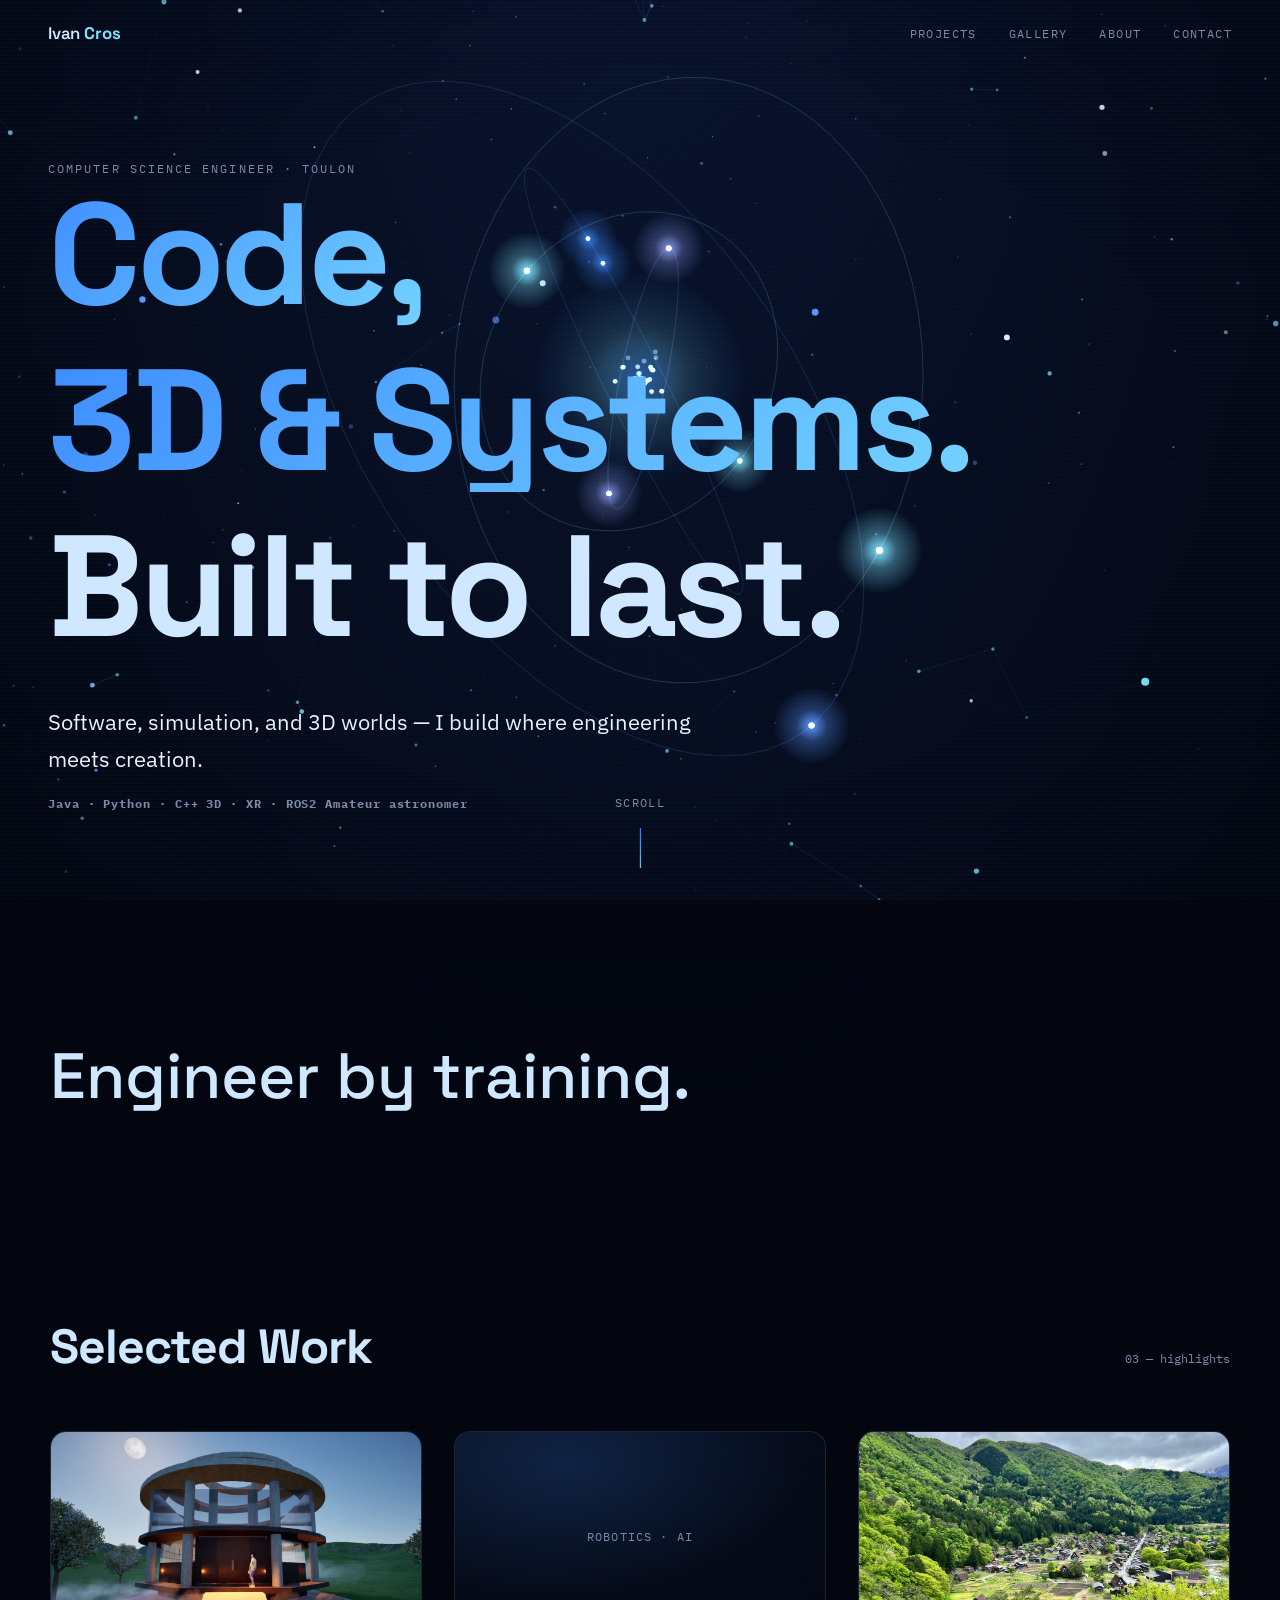
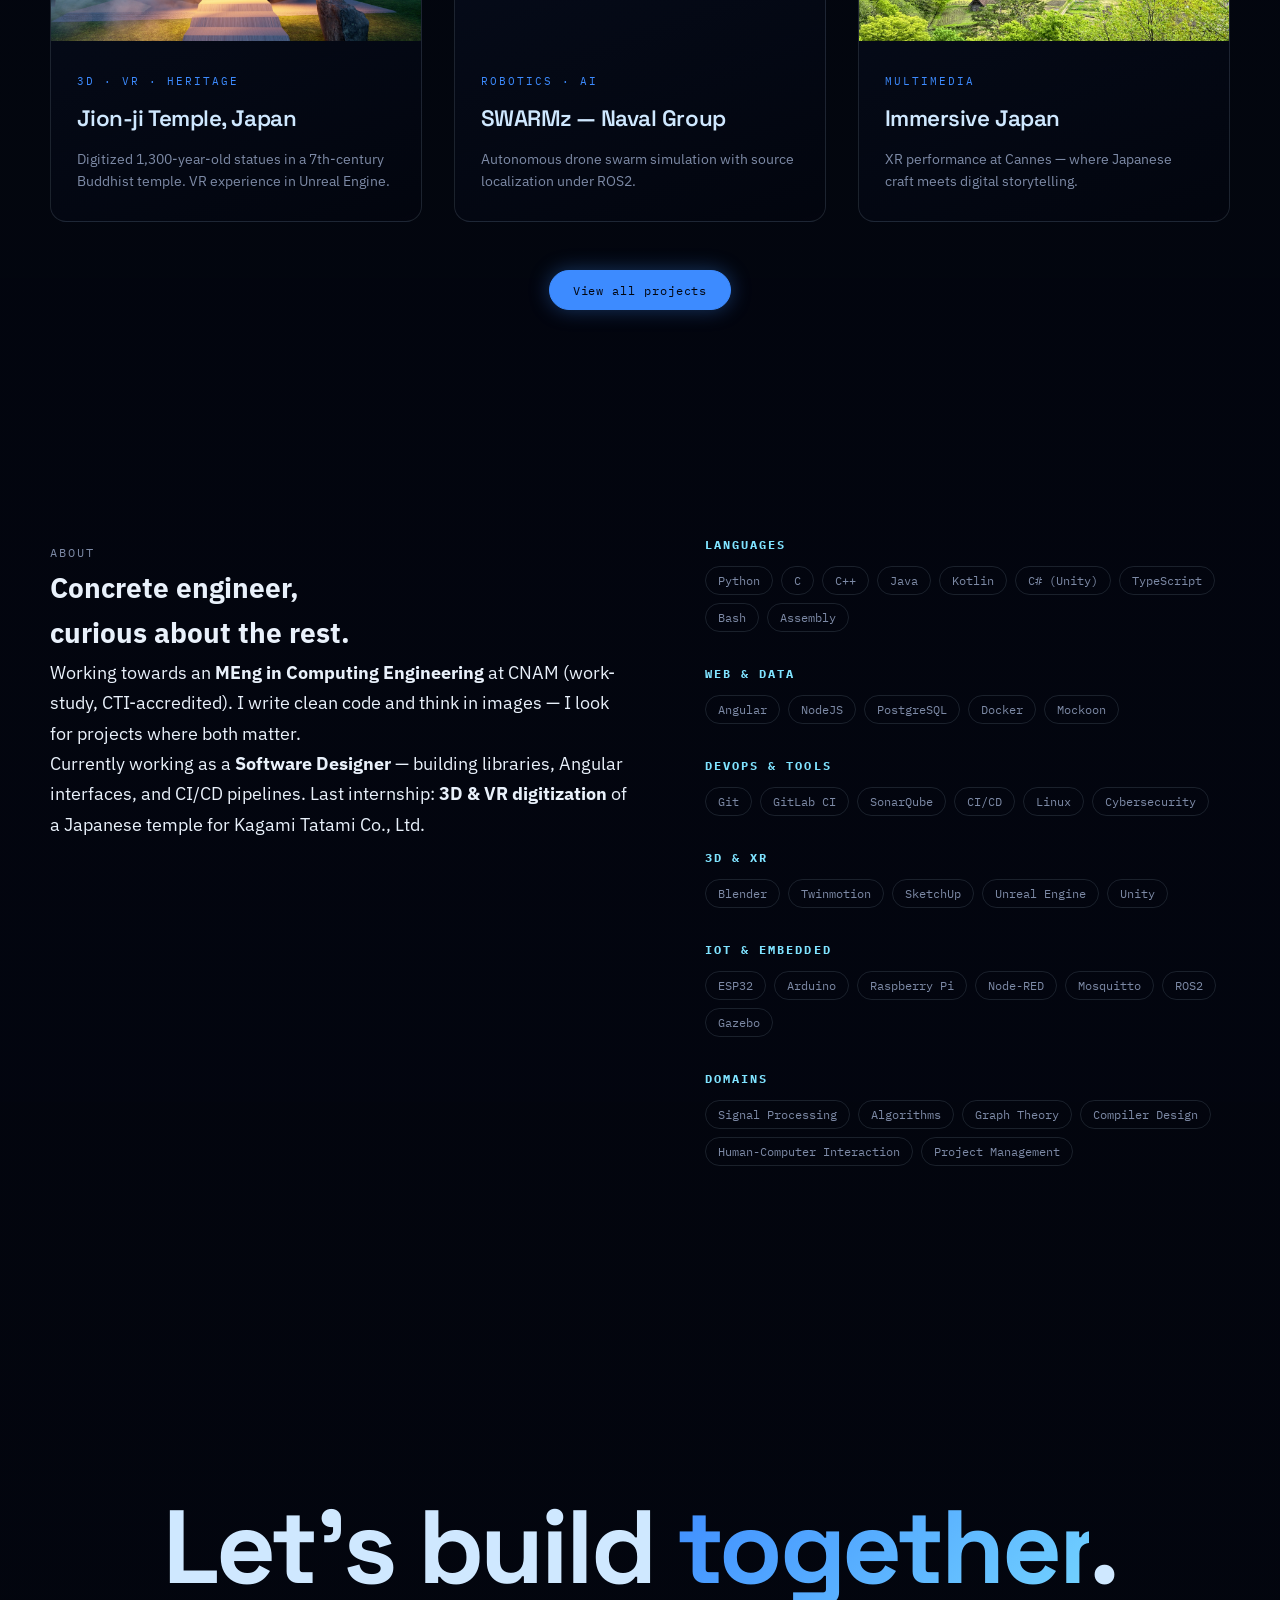
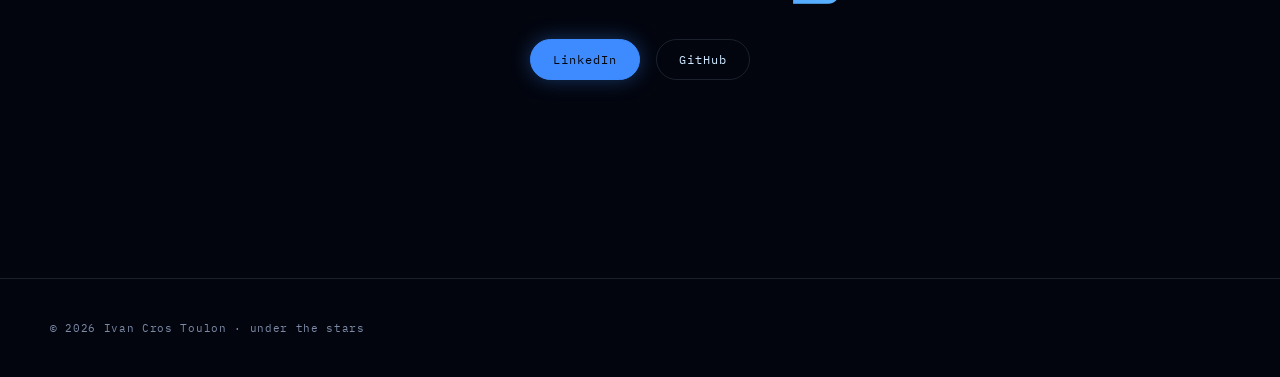
==== index.html @ 27ad5302 "Initial portfolio" ====
<!DOCTYPE html>
<html lang="en">
<head>
  <meta charset="UTF-8" />
  <meta name="viewport" content="width=device-width, initial-scale=1.0" />
  <title>Ivan Cros — Engineer & Creator</title>
  <meta name="description" content="Ivan Cros — Computer Science Engineer. Code, 3D & systems. Building at the intersection of software and creation." />
  <link rel="icon" href="favicon.svg" type="image/svg+xml" />
  <link rel="preconnect" href="https://fonts.googleapis.com" />
  <link rel="preconnect" href="https://fonts.gstatic.com" crossorigin />
  <link href="https://fonts.googleapis.com/css2?family=Space+Grotesk:wght@400;500;600;700&family=IBM+Plex+Sans:wght@300;400;500;600&family=IBM+Plex+Mono:wght@400;500&display=swap" rel="stylesheet" />
  <link rel="stylesheet" href="assets/css/pages/home.css" />
</head>
<body>

<canvas id="cosmos"></canvas>
<div class="holo-overlay"></div>
<div id="progress"></div>

<nav id="nav">
  <div class="brand">Ivan <b>Cros</b></div>
  <div class="nav-links" id="nav-links">
    <a href="projects.html">Projects</a>
    <a href="gallery.html">Gallery</a>
    <a href="#about">About</a>
    <a href="#contact">Contact</a>
  </div>
  <button class="nav-toggle" id="nav-toggle" aria-label="Toggle menu" aria-expanded="false">
    <span></span><span></span><span></span>
  </button>
</nav>

<div class="page">

  <!-- HERO -->
  <header class="hero">
    <div class="hero-inner">
      <span class="eyebrow reveal-up in">Computer Science Engineer · Toulon</span>
      <h1>
        <span class="line"><span class="reveal"><span class="holo-text">Code,</span></span></span>
        <span class="line"><span class="reveal"><span class="holo-text">3D & Systems.</span></span></span>
        <span class="line"><span class="reveal">Built to last.</span></span>
      </h1>
      <p class="lead reveal-up">Software, simulation, and 3D worlds — I build where engineering meets creation.</p>
      <div class="meta reveal-up d1">
        <span><b>Java · Python · C++</b></span>
        <span><b>3D · XR · ROS2</b></span>
        <span><b>Amateur astronomer</b></span>
      </div>
    </div>
    <div class="scroll-cue"><span>Scroll</span><span class="bar"></span></div>
  </header>

  <div class="panel">

  <!-- MANIFESTO -->
  <section class="manifesto">
    <div class="wrap">
      <p data-split>Engineer by training. <span class="hi">Creator by instinct.</span></p>
    </div>
  </section>

  <!-- PROJECT TEASERS -->
  <section class="teasers" id="work">
    <div class="wrap">
      <div class="section-head reveal-up">
        <h2>Selected Work</h2>
        <span class="count">03 — highlights</span>
      </div>
      <div id="teasers-mount" class="teasers-grid"></div>
      <div class="teasers-cta reveal-up">
        <a href="projects.html" class="btn btn--primary">View all projects</a>
      </div>
    </div>
  </section>

  <!-- ABOUT -->
  <section class="about" id="about">
    <div class="wrap about-grid">
      <div class="reveal-up">
        <span class="eyebrow">About</span>
        <h2>Concrete engineer,<br>curious about the rest.</h2>
        <p>Working towards an <strong>MEng in Computing Engineering</strong> at CNAM (work-study, CTI-accredited). I write clean code and think in images — I look for projects where both matter.</p>
        <p>Currently working as a <strong>Software Designer</strong> — building libraries, Angular interfaces, and CI/CD pipelines. Last internship: <strong>3D & VR digitization</strong> of a Japanese temple for Kagami Tatami Co., Ltd.</p>
      </div>
      <div class="reveal-up d1">
        <div class="skill-block">
          <h4>Languages</h4>
          <div class="row"><span>Python</span><span>C</span><span>C++</span><span>Java</span><span>Kotlin</span><span>C# (Unity)</span><span>TypeScript</span><span>Bash</span><span>Assembly</span></div>
        </div>
        <div class="skill-block">
          <h4>Web & Data</h4>
          <div class="row"><span>Angular</span><span>NodeJS</span><span>PostgreSQL</span><span>Docker</span><span>Mockoon</span></div>
        </div>
        <div class="skill-block">
          <h4>DevOps & Tools</h4>
          <div class="row"><span>Git</span><span>GitLab CI</span><span>SonarQube</span><span>CI/CD</span><span>Linux</span><span>Cybersecurity</span></div>
        </div>
        <div class="skill-block">
          <h4>3D & XR</h4>
          <div class="row"><span>Blender</span><span>Twinmotion</span><span>SketchUp</span><span>Unreal Engine</span><span>Unity</span></div>
        </div>
        <div class="skill-block">
          <h4>IoT & Embedded</h4>
          <div class="row"><span>ESP32</span><span>Arduino</span><span>Raspberry Pi</span><span>Node-RED</span><span>Mosquitto</span><span>ROS2</span><span>Gazebo</span></div>
        </div>
        <div class="skill-block">
          <h4>Domains</h4>
          <div class="row"><span>Signal Processing</span><span>Algorithms</span><span>Graph Theory</span><span>Compiler Design</span><span>Human-Computer Interaction</span><span>Project Management</span></div>
        </div>
      </div>
    </div>
  </section>

  <!-- CONTACT -->
  <section class="contact" id="contact">
    <div class="wrap">
      <div class="reveal-up">
        <h2>Let's build <span class="holo-text">together</span>.</h2>
        <div class="links">
          <a href="https://www.linkedin.com/in/ivan-cros" target="_blank" rel="noopener" class="primary">LinkedIn</a>
          <a href="https://github.com/iDevelopp" target="_blank" rel="noopener">GitHub</a>
        </div>
      </div>
    </div>
  </section>

  <footer>
    <div class="wrap">
      <span>© <span id="year"></span> Ivan Cros</span>
      <span>Toulon · under the stars</span>
    </div>
  </footer>

  </div>
</div>

<script type="module" src="assets/js/controllers/home.js"></script>
</body>
</html>
---- assets/css/pages/home.css ----
/* ============================================================
   HOME PAGE — overrides and home-specific styles
   ============================================================ */
@import '../components.css';

/* Manifesto strong / .hi → cyan accent */
.manifesto p strong,
.manifesto p .hi {
  color: var(--cyan);
  font-weight: 700;
}

/* Hero accent: blue is dominant on home */
.hero h1 .accent {
  color: var(--blue);
}

/* Projects section wrapper */
.projects-section {
  padding: var(--section-y) 0;
}
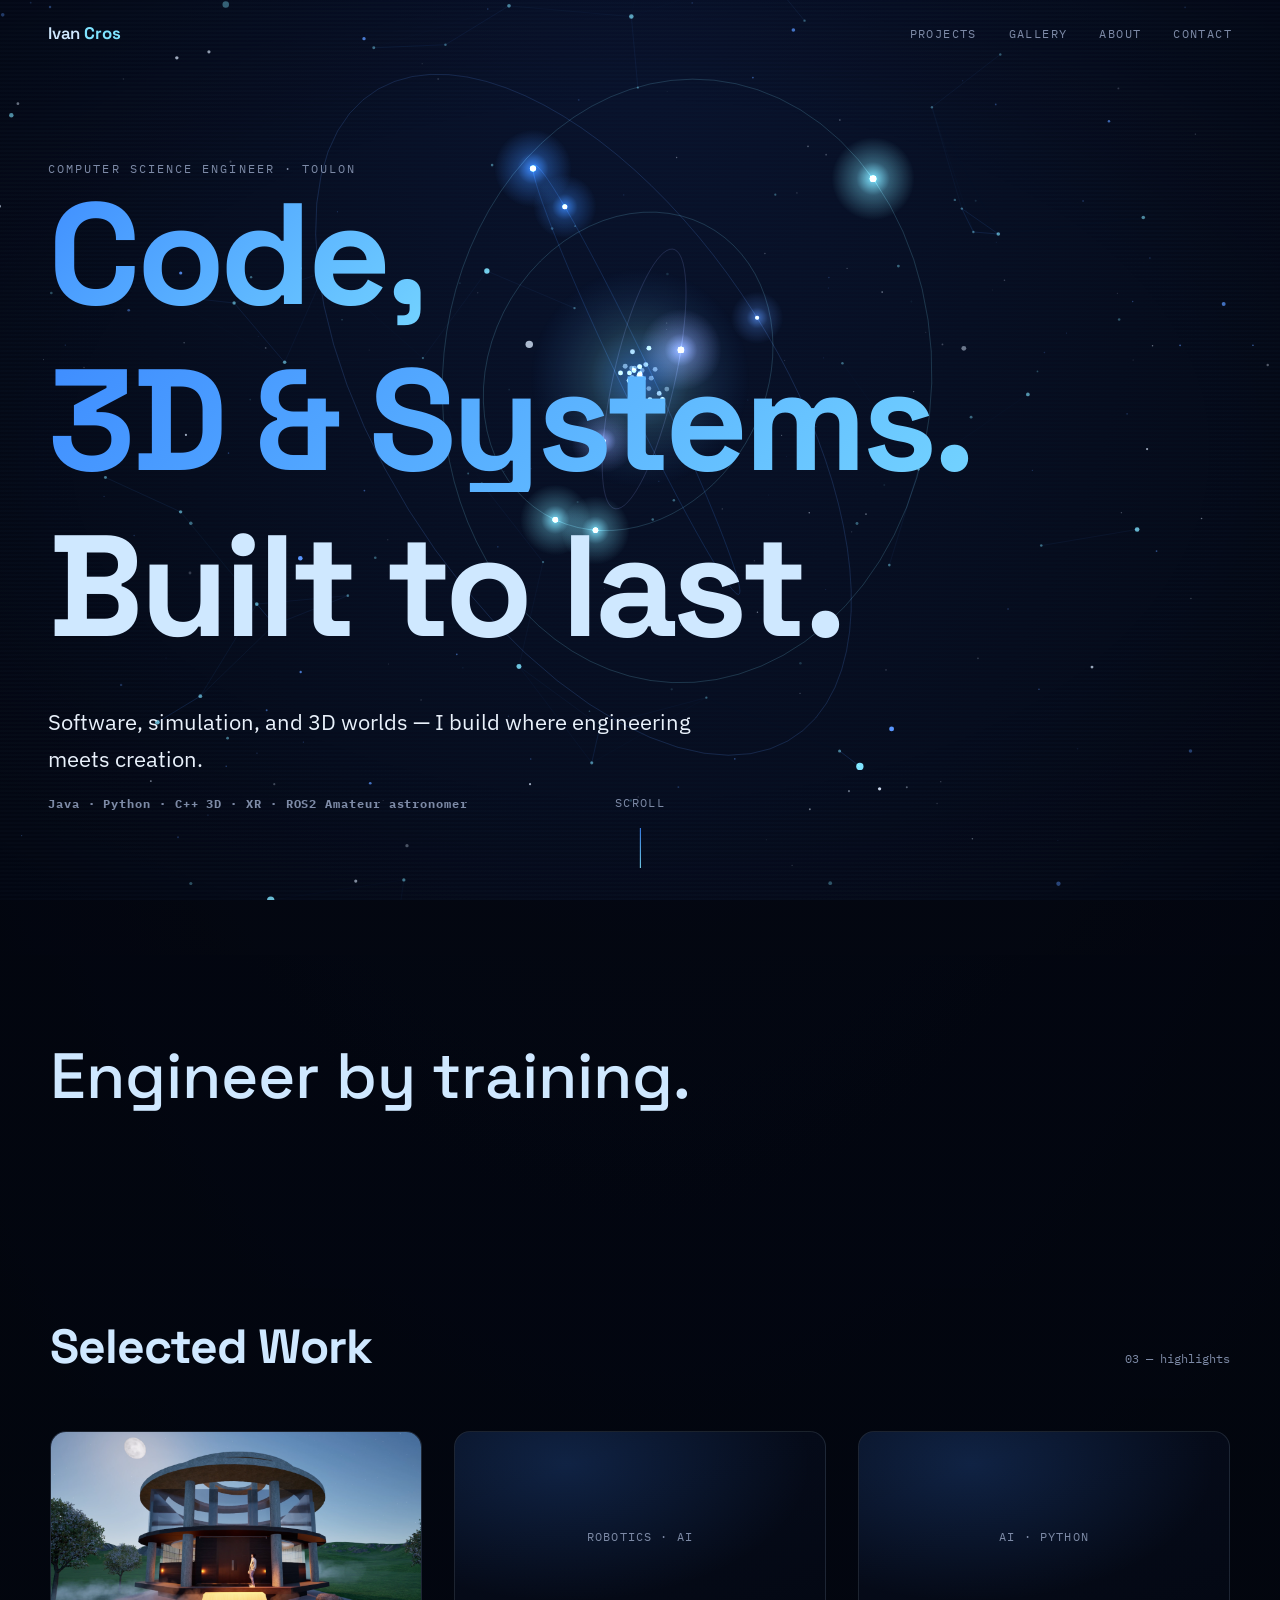
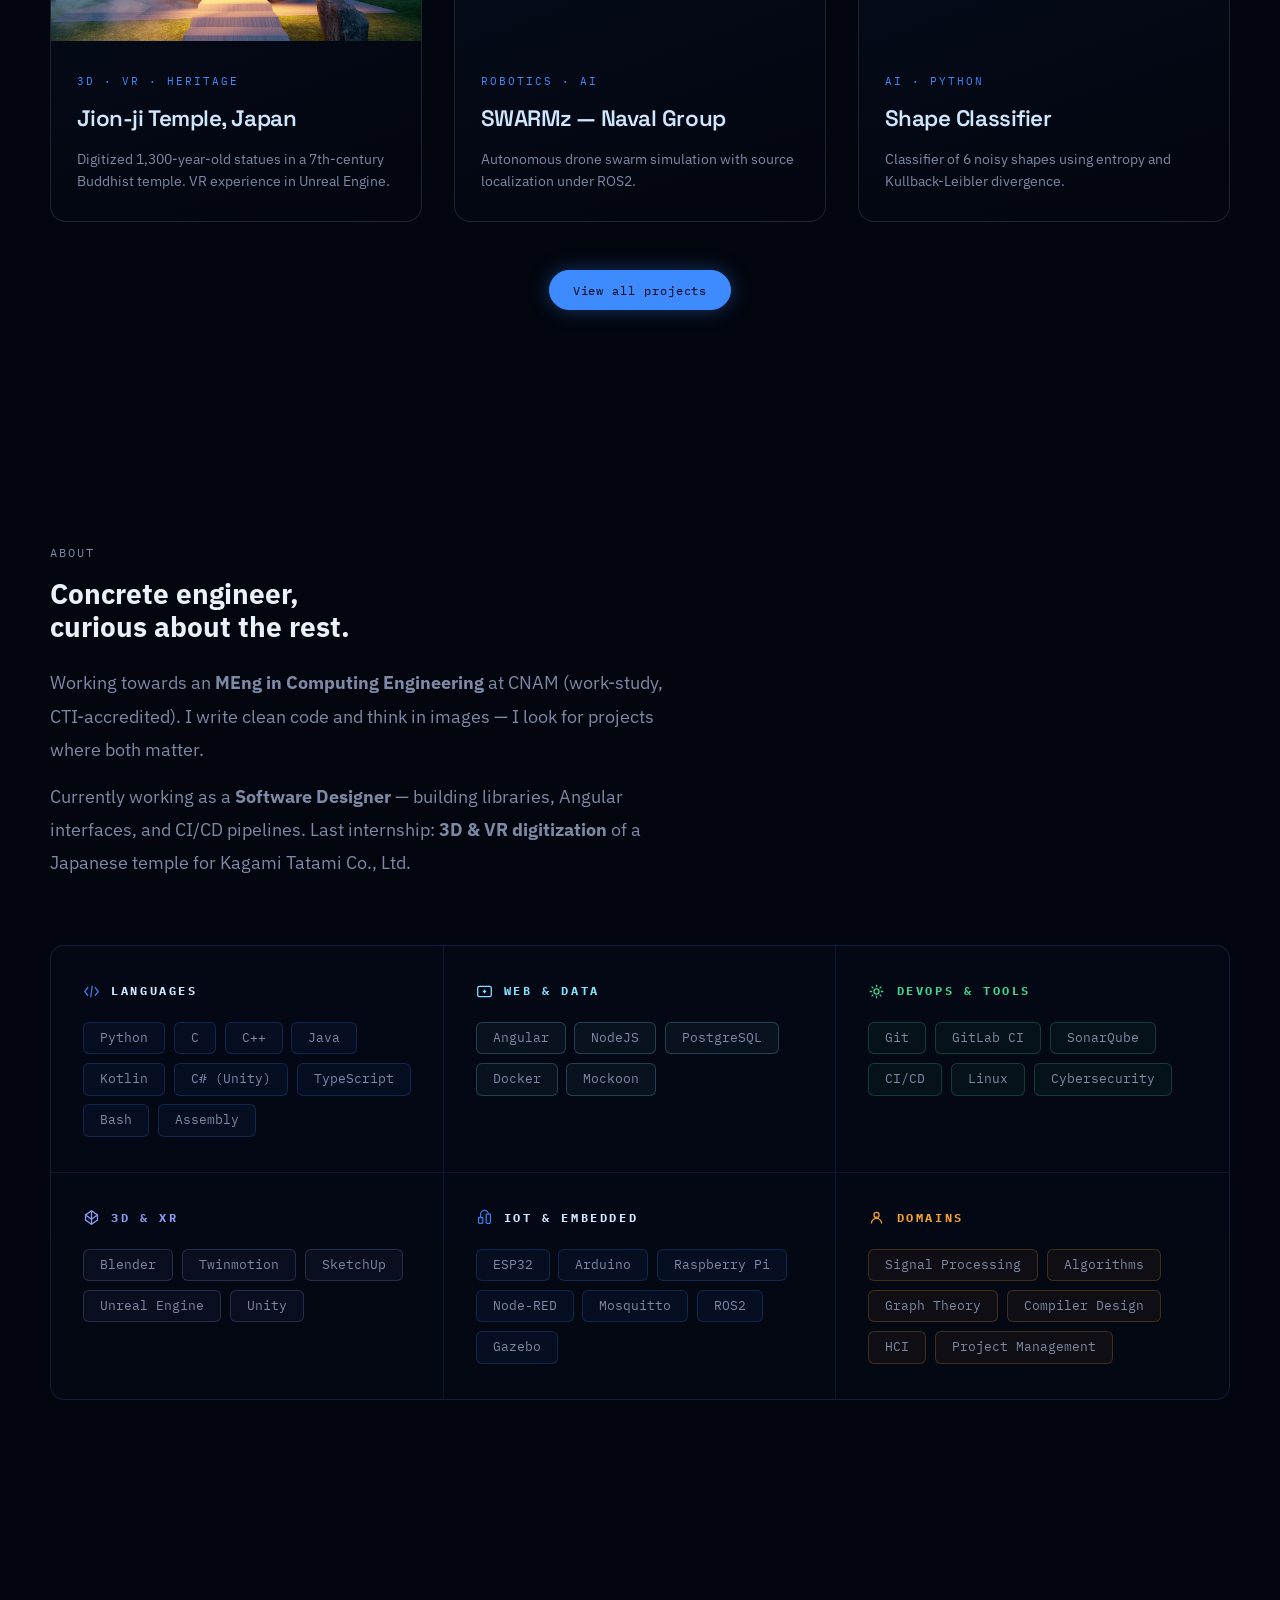
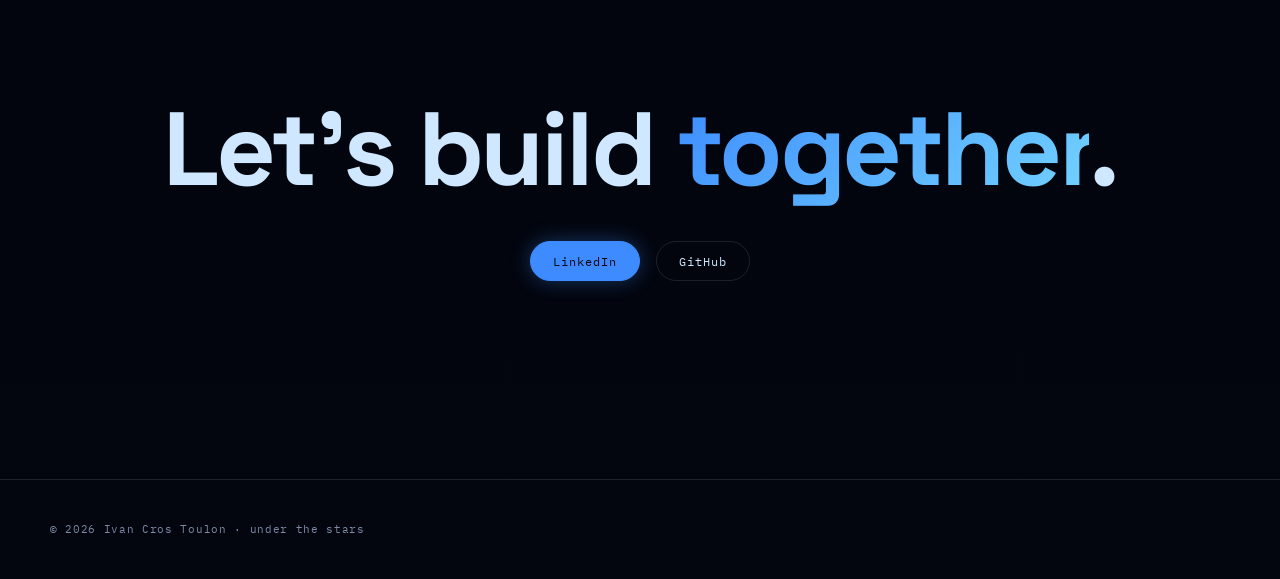
==== commit 7f3700ba: "Restructure projects: categories + dev projects + GitHub links" ====
--- a/index.html
+++ b/index.html
@@ -76,37 +76,55 @@
 
   <!-- ABOUT -->
   <section class="about" id="about">
-    <div class="wrap about-grid">
-      <div class="reveal-up">
+    <div class="wrap">
+      <div class="about-header">
         <span class="eyebrow">About</span>
         <h2>Concrete engineer,<br>curious about the rest.</h2>
         <p>Working towards an <strong>MEng in Computing Engineering</strong> at CNAM (work-study, CTI-accredited). I write clean code and think in images — I look for projects where both matter.</p>
         <p>Currently working as a <strong>Software Designer</strong> — building libraries, Angular interfaces, and CI/CD pipelines. Last internship: <strong>3D & VR digitization</strong> of a Japanese temple for Kagami Tatami Co., Ltd.</p>
       </div>
-      <div class="reveal-up d1">
+      <div class="skill-grid reveal-up d1">
         <div class="skill-block">
-          <h4>Languages</h4>
+          <div class="skill-block-head">
+            <svg viewBox="0 0 20 20" fill="none" stroke="currentColor" stroke-width="1.5" aria-hidden="true"><path d="M6 5L2 10l4 5M14 5l4 5-4 5M11 3l-2 14"/></svg>
+            <h4>Languages</h4>
+          </div>
           <div class="row"><span>Python</span><span>C</span><span>C++</span><span>Java</span><span>Kotlin</span><span>C# (Unity)</span><span>TypeScript</span><span>Bash</span><span>Assembly</span></div>
         </div>
-        <div class="skill-block">
-          <h4>Web & Data</h4>
+        <div class="skill-block" data-accent="cyan">
+          <div class="skill-block-head">
+            <svg viewBox="0 0 20 20" fill="none" stroke="currentColor" stroke-width="1.5" aria-hidden="true"><rect x="2" y="4" width="16" height="12" rx="2"/><path d="M8 10h4M10 8v4"/></svg>
+            <h4>Web & Data</h4>
+          </div>
           <div class="row"><span>Angular</span><span>NodeJS</span><span>PostgreSQL</span><span>Docker</span><span>Mockoon</span></div>
         </div>
-        <div class="skill-block">
-          <h4>DevOps & Tools</h4>
+        <div class="skill-block" data-accent="green">
+          <div class="skill-block-head">
+            <svg viewBox="0 0 20 20" fill="none" stroke="currentColor" stroke-width="1.5" aria-hidden="true"><circle cx="10" cy="10" r="3"/><path d="M10 2v3M10 15v3M2 10h3M15 10h3M4.22 4.22l2.12 2.12M13.66 13.66l2.12 2.12M4.22 15.78l2.12-2.12M13.66 6.34l2.12-2.12"/></svg>
+            <h4>DevOps & Tools</h4>
+          </div>
           <div class="row"><span>Git</span><span>GitLab CI</span><span>SonarQube</span><span>CI/CD</span><span>Linux</span><span>Cybersecurity</span></div>
         </div>
-        <div class="skill-block">
-          <h4>3D & XR</h4>
+        <div class="skill-block" data-accent="violet">
+          <div class="skill-block-head">
+            <svg viewBox="0 0 20 20" fill="none" stroke="currentColor" stroke-width="1.5" aria-hidden="true"><path d="M10 2L3 7v6l7 5 7-5V7L10 2z"/><path d="M10 2v16M3 7l7 5 7-5"/></svg>
+            <h4>3D & XR</h4>
+          </div>
           <div class="row"><span>Blender</span><span>Twinmotion</span><span>SketchUp</span><span>Unreal Engine</span><span>Unity</span></div>
         </div>
         <div class="skill-block">
-          <h4>IoT & Embedded</h4>
+          <div class="skill-block-head">
+            <svg viewBox="0 0 20 20" fill="none" stroke="currentColor" stroke-width="1.5" aria-hidden="true"><rect x="3" y="10" width="5" height="7" rx="1"/><rect x="12" y="6" width="5" height="11" rx="1"/><path d="M5.5 10V6a4.5 4.5 0 019 0"/></svg>
+            <h4>IoT & Embedded</h4>
+          </div>
           <div class="row"><span>ESP32</span><span>Arduino</span><span>Raspberry Pi</span><span>Node-RED</span><span>Mosquitto</span><span>ROS2</span><span>Gazebo</span></div>
         </div>
-        <div class="skill-block">
-          <h4>Domains</h4>
-          <div class="row"><span>Signal Processing</span><span>Algorithms</span><span>Graph Theory</span><span>Compiler Design</span><span>Human-Computer Interaction</span><span>Project Management</span></div>
+        <div class="skill-block" data-accent="amber">
+          <div class="skill-block-head">
+            <svg viewBox="0 0 20 20" fill="none" stroke="currentColor" stroke-width="1.5" aria-hidden="true"><circle cx="10" cy="7" r="3"/><path d="M4 17c0-3.31 2.69-6 6-6s6 2.69 6 6"/></svg>
+            <h4>Domains</h4>
+          </div>
+          <div class="row"><span>Signal Processing</span><span>Algorithms</span><span>Graph Theory</span><span>Compiler Design</span><span>HCI</span><span>Project Management</span></div>
         </div>
       </div>
     </div>
